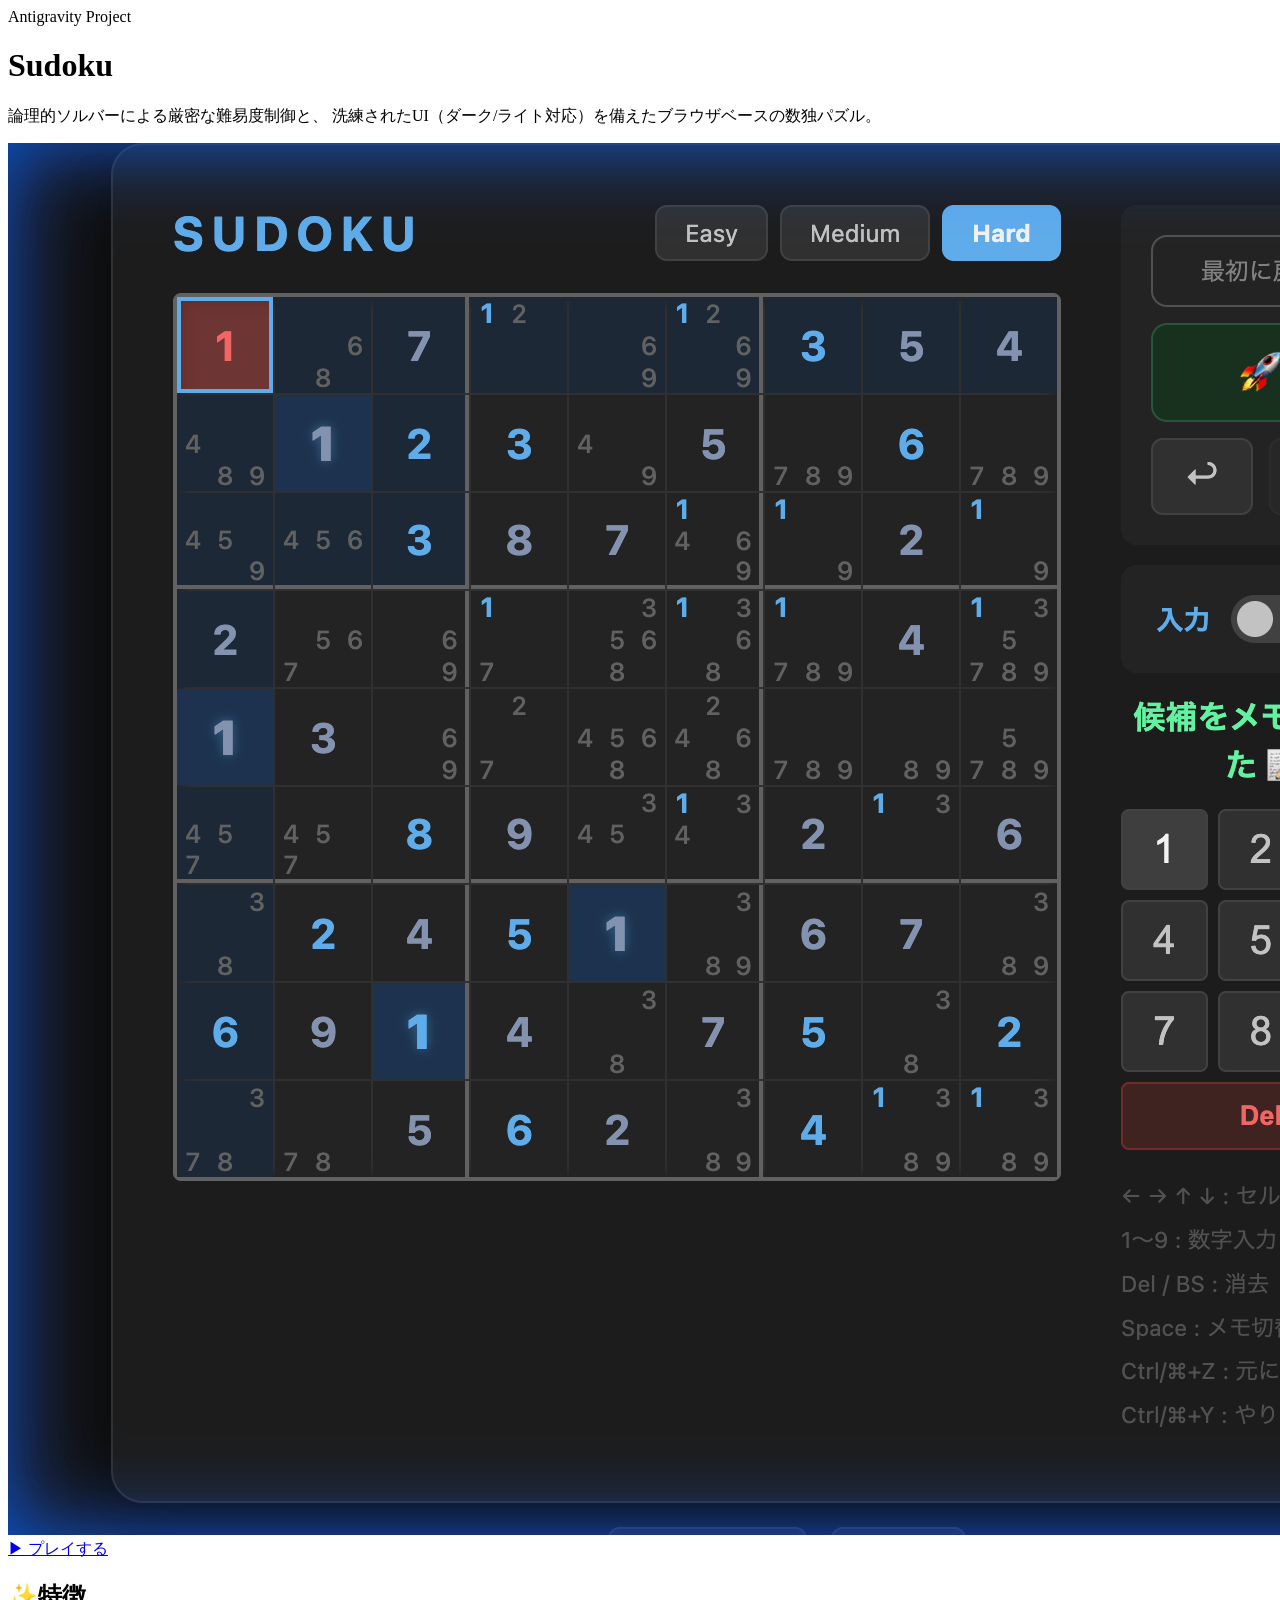
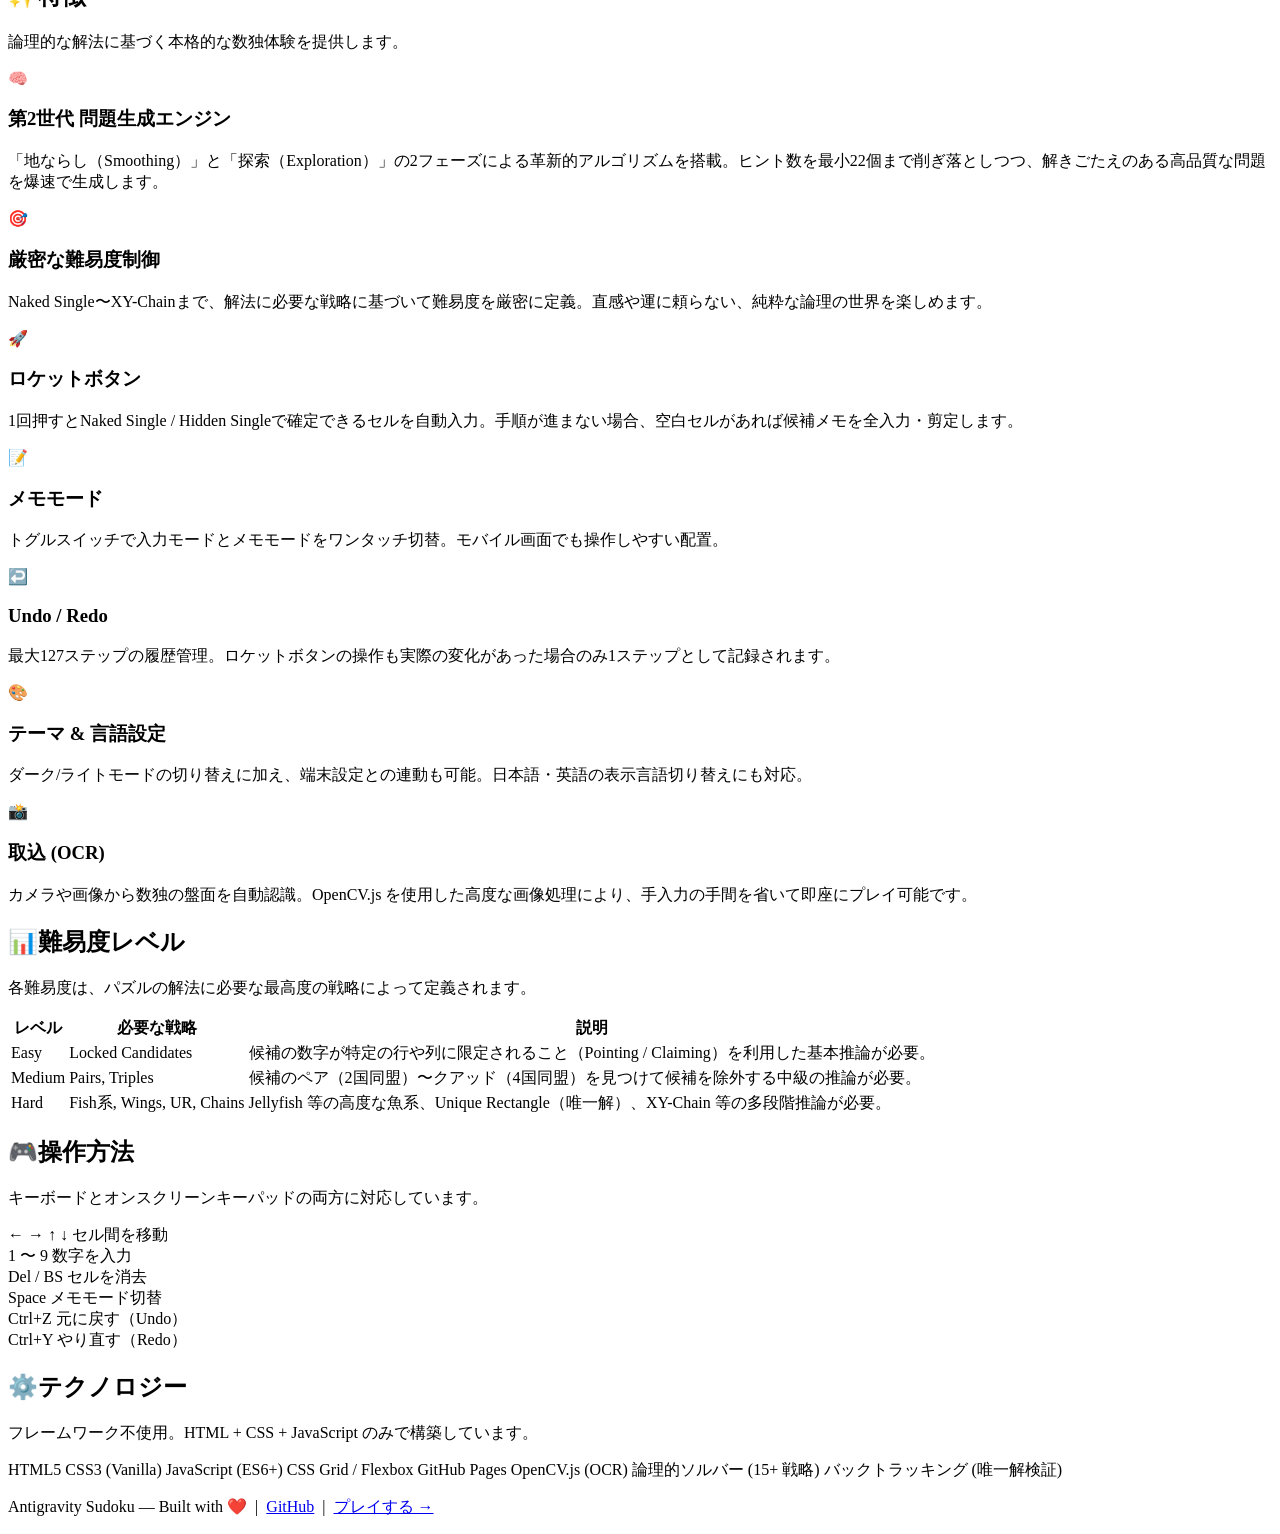
==== index.html @ a6bd581b "Add files via upload" ====
<!DOCTYPE html>
<html lang="ja">

<head>
    <meta charset="UTF-8">
    <meta name="viewport" content="width=device-width, initial-scale=1.0">
    <title>Antigravity Sudoku — Overview</title>
    <link rel="preconnect" href="https://fonts.googleapis.com">
    <link rel="preconnect" href="https://fonts.gstatic.com" crossorigin>
    <link href="https://fonts.googleapis.com/css2?family=Inter:wght@400;500;600;700;800&display=swap" rel="stylesheet">
    <link rel="stylesheet" href="css/about.css">
</head>

<body>

    <!-- ヒーロー -->
    <div class="hero">
        <span class="hero-badge">Antigravity Project</span>
        <h1>Sudoku</h1>
        <p class="hero-sub">
            論理的ソルバーによる厳密な難易度制御と、
            洗練されたUI（ダーク/ライト対応）を備えたブラウザベースの数独パズル。
        </p>
        <img class="hero-screenshot" src="screenshot.png" alt="Antigravity Sudoku のスクリーンショット">
        <a href="play.html" class="play-btn">
            ▶ プレイする
        </a>
    </div>

    <!-- 特徴 -->
    <section>
        <h2><span class="emoji">✨</span>特徴</h2>
        <p class="section-lead">論理的な解法に基づく本格的な数独体験を提供します。</p>
        <div class="features">
            <div class="feature-card">
                <span class="feature-icon">🧠</span>
                <h3>第2世代 問題生成エンジン</h3>
                <p>「地ならし（Smoothing）」と「探索（Exploration）」の2フェーズによる革新的アルゴリズムを搭載。ヒント数を最小22個まで削ぎ落としつつ、解きごたえのある高品質な問題を爆速で生成します。
                </p>
            </div>
            <div class="feature-card">
                <span class="feature-icon">🎯</span>
                <h3>厳密な難易度制御</h3>
                <p>Naked Single〜XY-Chainまで、解法に必要な戦略に基づいて難易度を厳密に定義。直感や運に頼らない、純粋な論理の世界を楽しめます。</p>
            </div>
            <div class="feature-card">
                <span class="feature-icon">🚀</span>
                <h3>ロケットボタン</h3>
                <p>1回押すとNaked Single / Hidden Singleで確定できるセルを自動入力。手順が進まない場合、空白セルがあれば候補メモを全入力・剪定します。</p>
            </div>
            <div class="feature-card">
                <span class="feature-icon">📝</span>
                <h3>メモモード</h3>
                <p>トグルスイッチで入力モードとメモモードをワンタッチ切替。モバイル画面でも操作しやすい配置。</p>
            </div>
            <div class="feature-card">
                <span class="feature-icon">↩️</span>
                <h3>Undo / Redo</h3>
                <p>最大127ステップの履歴管理。ロケットボタンの操作も実際の変化があった場合のみ1ステップとして記録されます。</p>
            </div>
            <div class="feature-card">
                <span class="feature-icon">🎨</span>
                <h3>テーマ & 言語設定</h3>
                <p>ダーク/ライトモードの切り替えに加え、端末設定との連動も可能。日本語・英語の表示言語切り替えにも対応。</p>
            </div>
            <div class="feature-card">
                <span class="feature-icon">📸</span>
                <h3>取込 (OCR)</h3>
                <p>カメラや画像から数独の盤面を自動認識。OpenCV.js を使用した高度な画像処理により、手入力の手間を省いて即座にプレイ可能です。</p>
            </div>
        </div>
    </section>

    <!-- 難易度 -->
    <section class="difficulty-section">
        <h2><span class="emoji">📊</span>難易度レベル</h2>
        <p class="section-lead">各難易度は、パズルの解法に必要な最高度の戦略によって定義されます。</p>
        <table>
            <thead>
                <tr>
                    <th>レベル</th>
                    <th>必要な戦略</th>
                    <th>説明</th>
                </tr>
            </thead>
            <tbody>
                <tr>
                    <td><span class="tag tag-easy">Easy</span></td>
                    <td>Locked Candidates</td>
                    <td>候補の数字が特定の行や列に限定されること（Pointing / Claiming）を利用した基本推論が必要。</td>
                </tr>
                <tr>
                    <td><span class="tag tag-medium">Medium</span></td>
                    <td>Pairs, Triples</td>
                    <td>候補のペア（2国同盟）〜クアッド（4国同盟）を見つけて候補を除外する中級の推論が必要。</td>
                </tr>
                <tr>
                    <td><span class="tag tag-hard">Hard</span></td>
                    <td>Fish系, Wings, UR, Chains</td>
                    <td>Jellyfish 等の高度な魚系、Unique Rectangle（唯一解）、XY-Chain 等の多段階推論が必要。</td>
                </tr>
            </tbody>
        </table>
    </section>

    <!-- 操作方法 -->
    <section class="controls-section">
        <h2><span class="emoji">🎮</span>操作方法</h2>
        <p class="section-lead">キーボードとオンスクリーンキーパッドの両方に対応しています。</p>
        <div class="controls-grid">
            <div class="control-item">
                <span class="control-key">← → ↑ ↓</span>
                <span class="control-desc">セル間を移動</span>
            </div>
            <div class="control-item">
                <span class="control-key">1 〜 9</span>
                <span class="control-desc">数字を入力</span>
            </div>
            <div class="control-item">
                <span class="control-key">Del / BS</span>
                <span class="control-desc">セルを消去</span>
            </div>
            <div class="control-item">
                <span class="control-key">Space</span>
                <span class="control-desc">メモモード切替</span>
            </div>
            <div class="control-item">
                <span class="control-key">Ctrl+Z</span>
                <span class="control-desc">元に戻す（Undo）</span>
            </div>
            <div class="control-item">
                <span class="control-key">Ctrl+Y</span>
                <span class="control-desc">やり直す（Redo）</span>
            </div>
        </div>
    </section>

    <!-- テクノロジー -->
    <section class="tech-section">
        <h2><span class="emoji">⚙️</span>テクノロジー</h2>
        <p class="section-lead">フレームワーク不使用。HTML + CSS + JavaScript のみで構築しています。</p>
        <div class="tech-grid">
            <span class="tech-badge">HTML5</span>
            <span class="tech-badge">CSS3 (Vanilla)</span>
            <span class="tech-badge">JavaScript (ES6+)</span>
            <span class="tech-badge">CSS Grid / Flexbox</span>
            <span class="tech-badge">GitHub Pages</span>
            <span class="tech-badge">OpenCV.js (OCR)</span>
            <span class="tech-badge">論理的ソルバー (15+ 戦略)</span>
            <span class="tech-badge">バックトラッキング (唯一解検証)</span>
        </div>
    </section>

    <!-- フッター -->
    <footer>
        <p>
            Antigravity Sudoku — Built with ❤️
            &nbsp;|&nbsp;
            <a href="https://github.com/QOOtheSKYWALKER/Antigravity-Sudoku" target="_blank" rel="noopener">GitHub</a>
            &nbsp;|&nbsp;
            <a href="play.html">プレイする →</a>
        </p>
    </footer>

</body>

</html>
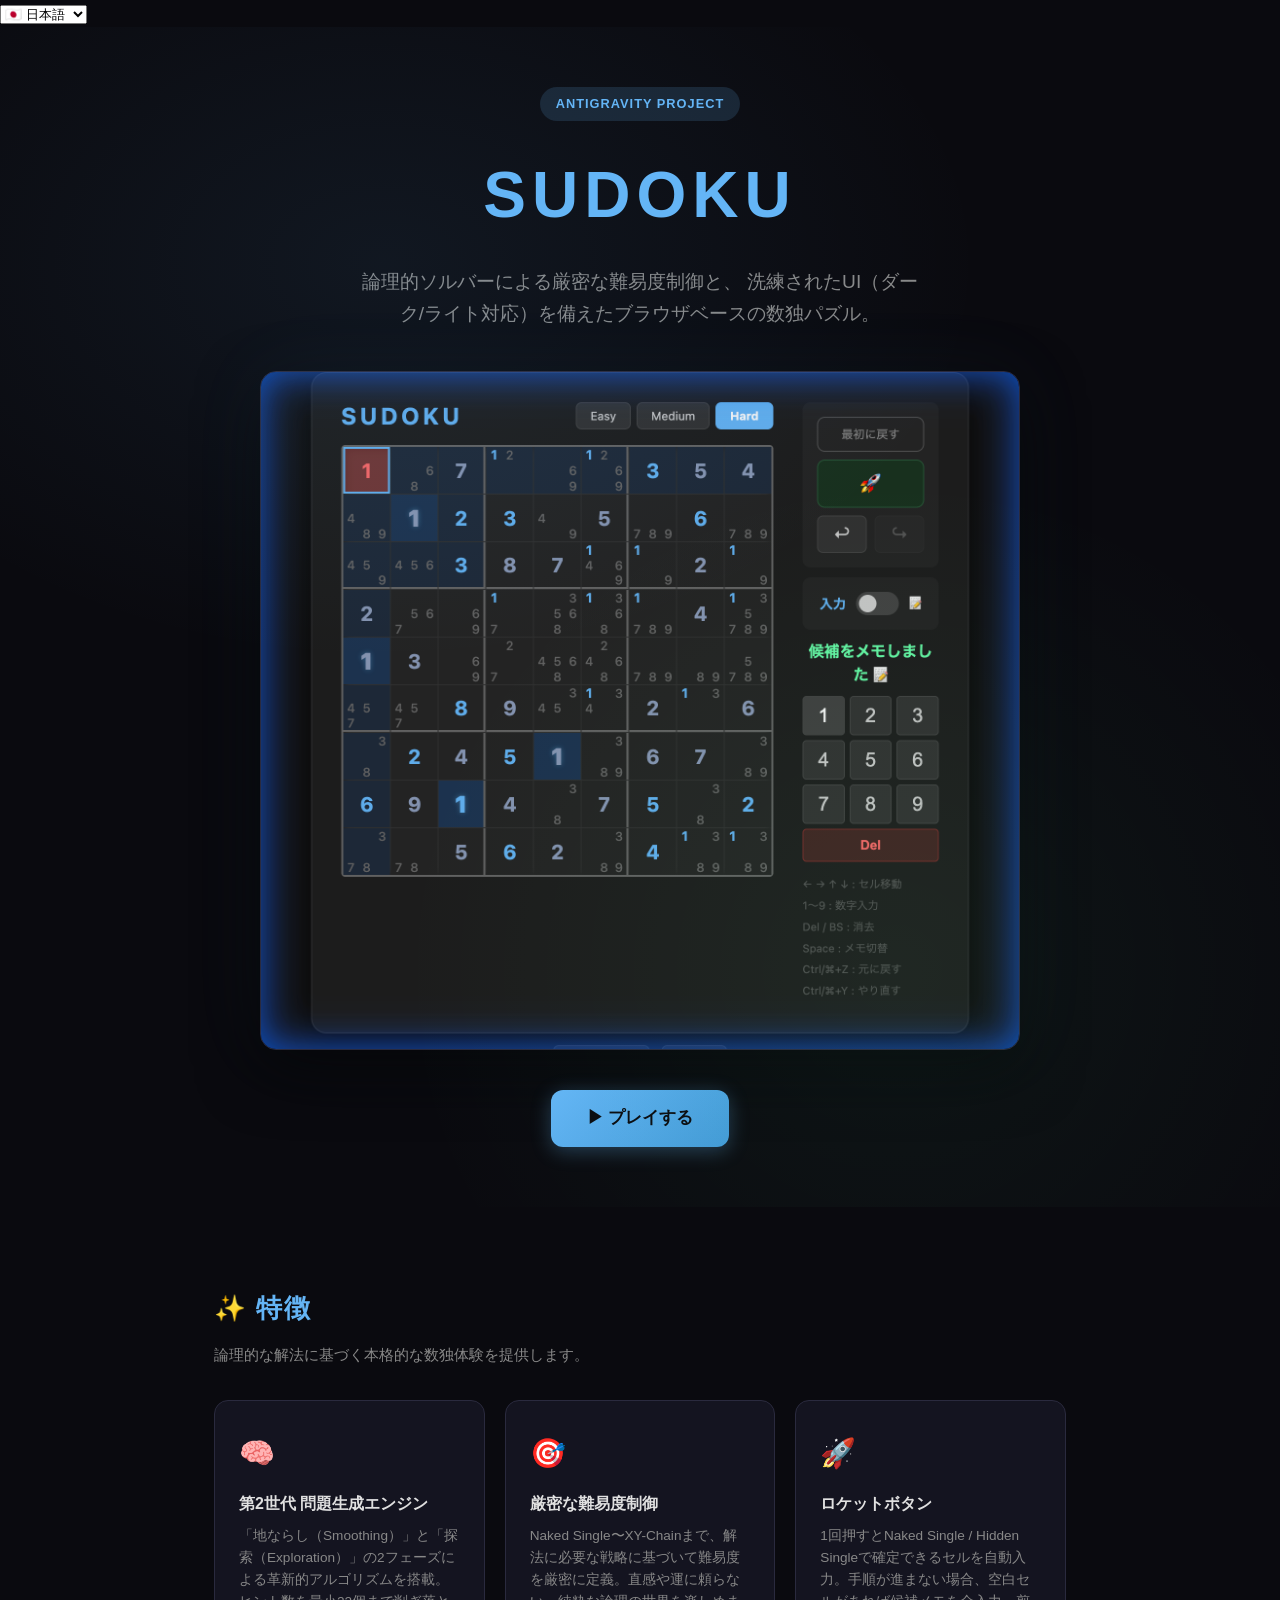
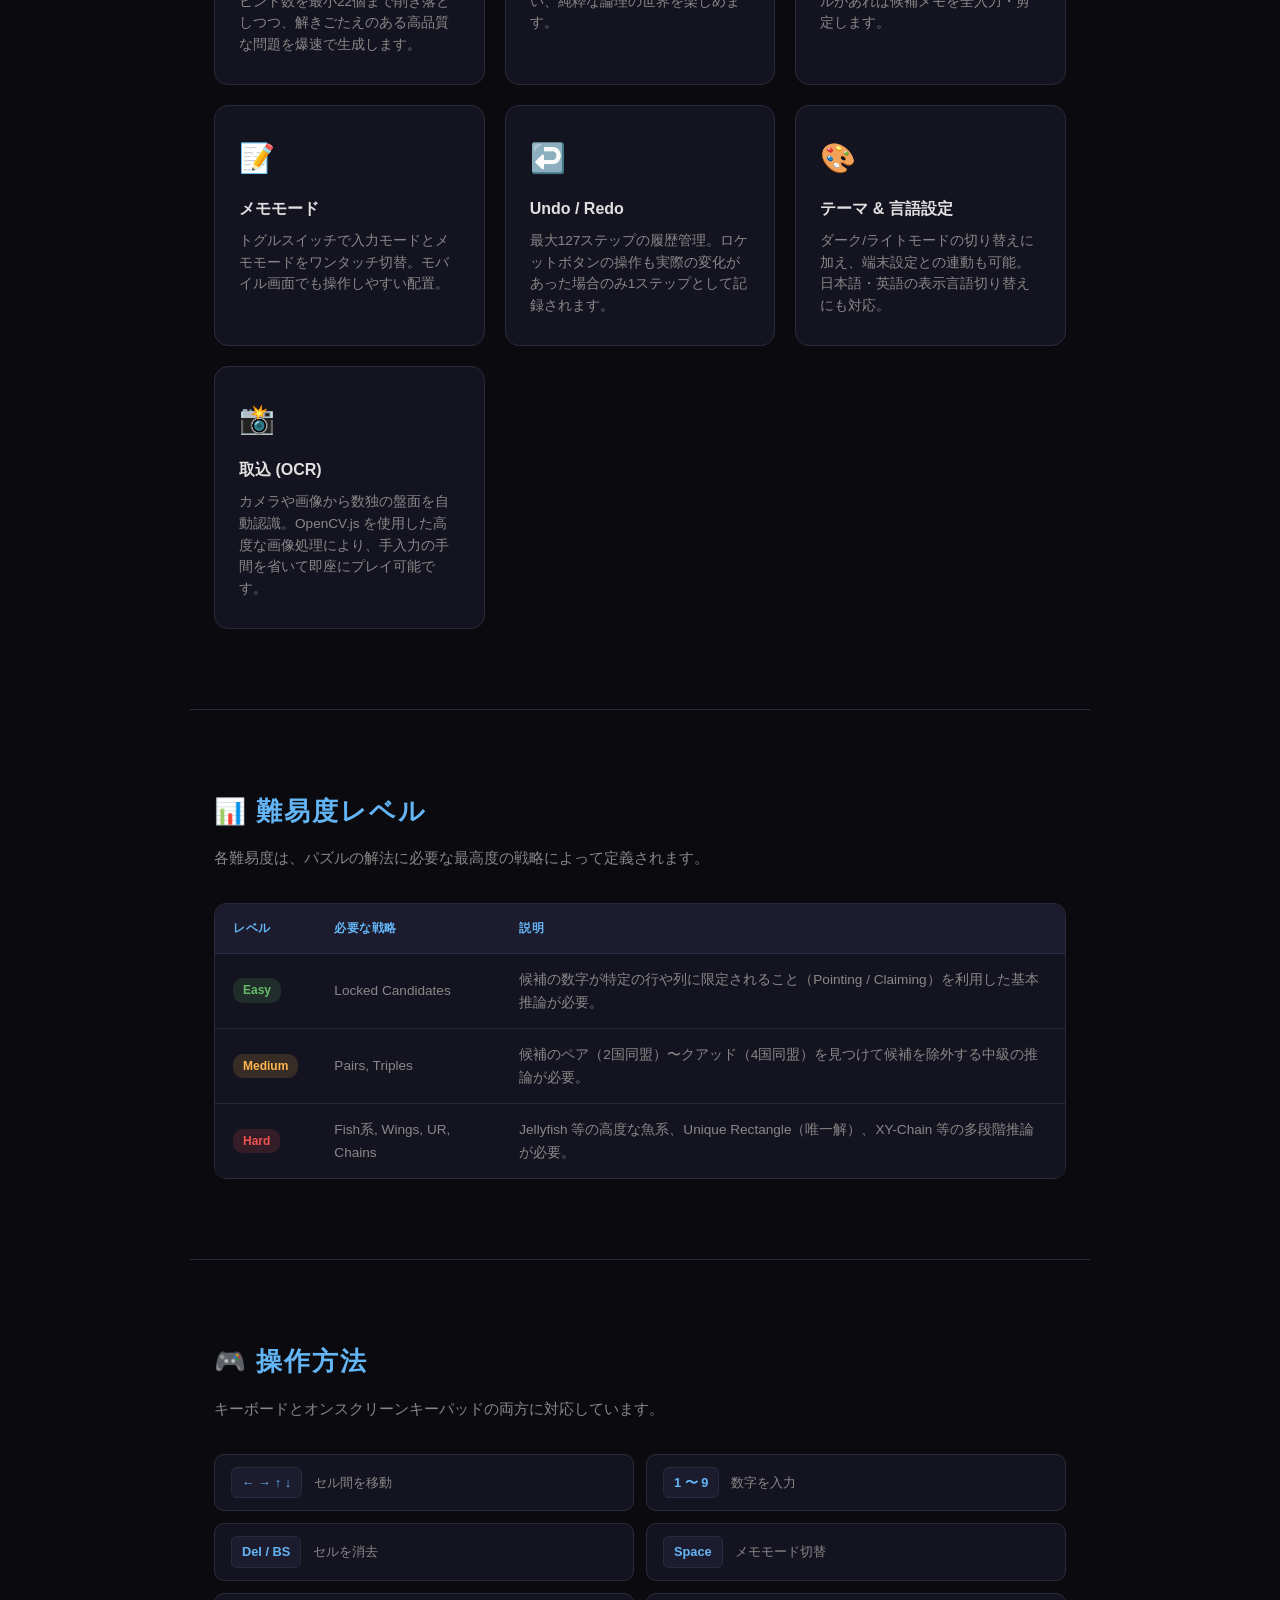
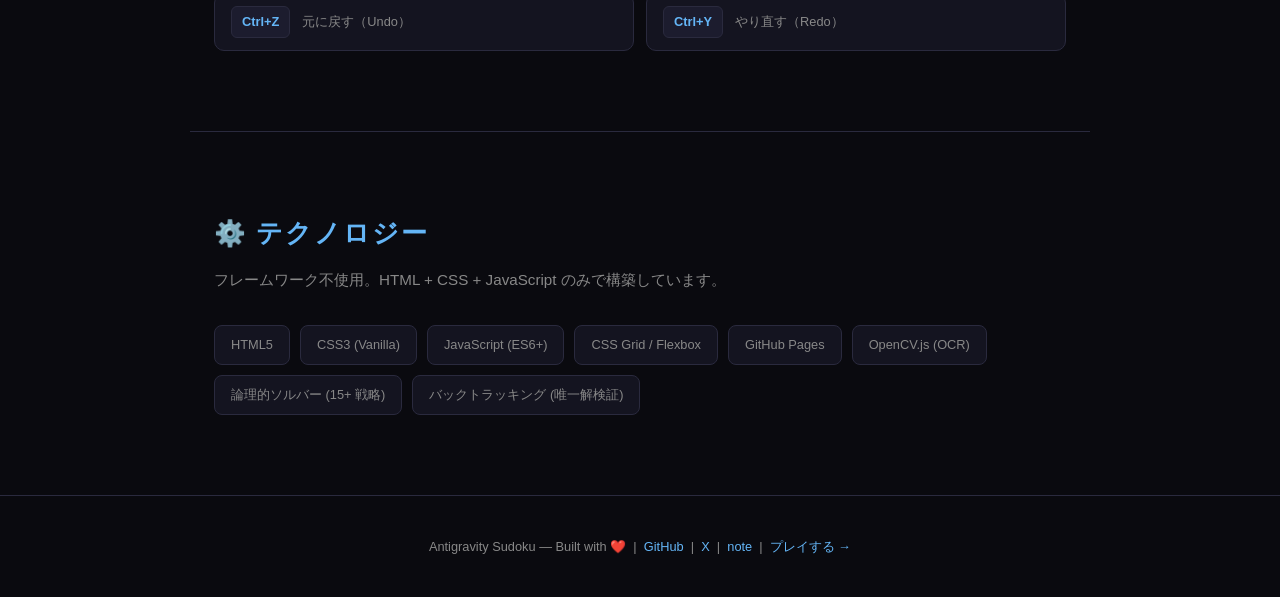
==== commit 63468866: "多言語対応とリンク追加。" ====
--- a/index.html
+++ b/index.html
@@ -4,7 +4,7 @@
 <head>
     <meta charset="UTF-8">
     <meta name="viewport" content="width=device-width, initial-scale=1.0">
-    <title>Antigravity Sudoku — Overview</title>
+    <title data-i18n="aboutTitle">Antigravity Sudoku — Overview</title>
     <link rel="preconnect" href="https://fonts.googleapis.com">
     <link rel="preconnect" href="https://fonts.gstatic.com" crossorigin>
     <link href="https://fonts.googleapis.com/css2?family=Inter:wght@400;500;600;700;800&display=swap" rel="stylesheet">
@@ -13,91 +13,98 @@
 
 <body>
 
+    <!-- 言語切替 -->
+    <div class="lang-switcher">
+        <select id="lang-select-landing" class="lang-select-landing">
+            <option value="ja">🇯🇵 日本語</option>
+            <option value="en">🇺🇸 English</option>
+        </select>
+    </div>
+
     <!-- ヒーロー -->
     <div class="hero">
-        <span class="hero-badge">Antigravity Project</span>
+        <span class="hero-badge" data-i18n="heroBadge">Antigravity Project</span>
         <h1>Sudoku</h1>
-        <p class="hero-sub">
+        <p class="hero-sub" data-i18n="heroSub">
             論理的ソルバーによる厳密な難易度制御と、
             洗練されたUI（ダーク/ライト対応）を備えたブラウザベースの数独パズル。
         </p>
         <img class="hero-screenshot" src="screenshot.png" alt="Antigravity Sudoku のスクリーンショット">
-        <a href="play.html" class="play-btn">
+        <a href="play.html" class="play-btn" data-i18n="playBtn">
             ▶ プレイする
         </a>
     </div>
 
     <!-- 特徴 -->
     <section>
-        <h2><span class="emoji">✨</span>特徴</h2>
-        <p class="section-lead">論理的な解法に基づく本格的な数独体験を提供します。</p>
+        <h2 data-i18n="featuresTitle"><span class="emoji">✨</span>特徴</h2>
+        <p class="section-lead" data-i18n="featuresLead">論理的な解法に基づく本格的な数独体験を提供します。</p>
         <div class="features">
             <div class="feature-card">
                 <span class="feature-icon">🧠</span>
-                <h3>第2世代 問題生成エンジン</h3>
-                <p>「地ならし（Smoothing）」と「探索（Exploration）」の2フェーズによる革新的アルゴリズムを搭載。ヒント数を最小22個まで削ぎ落としつつ、解きごたえのある高品質な問題を爆速で生成します。
-                </p>
+                <h3 data-i18n="feat1Title">第2世代 問題生成エンジン</h3>
+                <p data-i18n="feat1Desc">「地ならし（Smoothing）」と「探索（Exploration）」の2フェーズによる革新的アルゴリズムを搭載。ヒント数を最小22個まで削ぎ落としつつ、解きごたえのある高品質な問題を爆速で生成します。</p>
             </div>
             <div class="feature-card">
                 <span class="feature-icon">🎯</span>
-                <h3>厳密な難易度制御</h3>
-                <p>Naked Single〜XY-Chainまで、解法に必要な戦略に基づいて難易度を厳密に定義。直感や運に頼らない、純粋な論理の世界を楽しめます。</p>
+                <h3 data-i18n="feat2Title">厳密な難易度制御</h3>
+                <p data-i18n="feat2Desc">Naked Single〜XY-Chainまで、解法に必要な戦略に基づいて難易度を厳密に定義。直感や運に頼らない、純粋な論理の世界を楽しめます。</p>
             </div>
             <div class="feature-card">
                 <span class="feature-icon">🚀</span>
-                <h3>ロケットボタン</h3>
-                <p>1回押すとNaked Single / Hidden Singleで確定できるセルを自動入力。手順が進まない場合、空白セルがあれば候補メモを全入力・剪定します。</p>
+                <h3 data-i18n="feat3Title">ロケットボタン</h3>
+                <p data-i18n="feat3Desc">1回押すとNaked Single / Hidden Singleで確定できるセルを自動入力。手順が進まない場合、空白セルがあれば候補メモを全入力・剪定します。</p>
             </div>
             <div class="feature-card">
                 <span class="feature-icon">📝</span>
-                <h3>メモモード</h3>
-                <p>トグルスイッチで入力モードとメモモードをワンタッチ切替。モバイル画面でも操作しやすい配置。</p>
+                <h3 data-i18n="feat4Title">メモモード</h3>
+                <p data-i18n="feat4Desc">トグルスイッチで入力モードとメモモードをワンタッチ切替。モバイル画面でも操作しやすい配置。</p>
             </div>
             <div class="feature-card">
                 <span class="feature-icon">↩️</span>
-                <h3>Undo / Redo</h3>
-                <p>最大127ステップの履歴管理。ロケットボタンの操作も実際の変化があった場合のみ1ステップとして記録されます。</p>
+                <h3 data-i18n="feat5Title">Undo / Redo</h3>
+                <p data-i18n="feat5Desc">最大127ステップの履歴管理。ロケットボタンの操作も実際の変化があった場合のみ1ステップとして記録されます。</p>
             </div>
             <div class="feature-card">
                 <span class="feature-icon">🎨</span>
-                <h3>テーマ & 言語設定</h3>
-                <p>ダーク/ライトモードの切り替えに加え、端末設定との連動も可能。日本語・英語の表示言語切り替えにも対応。</p>
+                <h3 data-i18n="feat6Title">テーマ & 言語設定</h3>
+                <p data-i18n="feat6Desc">ダーク/ライトモードの切り替えに加え、端末設定との連動も可能。日本語・英語の表示言語切り替えにも対応。</p>
             </div>
             <div class="feature-card">
                 <span class="feature-icon">📸</span>
-                <h3>取込 (OCR)</h3>
-                <p>カメラや画像から数独の盤面を自動認識。OpenCV.js を使用した高度な画像処理により、手入力の手間を省いて即座にプレイ可能です。</p>
+                <h3 data-i18n="feat7Title">取込 (OCR)</h3>
+                <p data-i18n="feat7Desc">カメラや画像から数独の盤面を自動認識。OpenCV.js を使用した高度な画像処理により、手入力の手間を省いて即座にプレイ可能です。</p>
             </div>
         </div>
     </section>
 
     <!-- 難易度 -->
     <section class="difficulty-section">
-        <h2><span class="emoji">📊</span>難易度レベル</h2>
-        <p class="section-lead">各難易度は、パズルの解法に必要な最高度の戦略によって定義されます。</p>
+        <h2 data-i18n="diffTitle"><span class="emoji">📊</span>難易度レベル</h2>
+        <p class="section-lead" data-i18n="diffLead">各難易度は、パズルの解法に必要な最高度の戦略によって定義されます。</p>
         <table>
             <thead>
                 <tr>
-                    <th>レベル</th>
-                    <th>必要な戦略</th>
-                    <th>説明</th>
+                    <th data-i18n="diffColLevel">レベル</th>
+                    <th data-i18n="diffColStrategy">必要な戦略</th>
+                    <th data-i18n="diffColDesc">説明</th>
                 </tr>
             </thead>
             <tbody>
                 <tr>
                     <td><span class="tag tag-easy">Easy</span></td>
                     <td>Locked Candidates</td>
-                    <td>候補の数字が特定の行や列に限定されること（Pointing / Claiming）を利用した基本推論が必要。</td>
+                    <td data-i18n="diffDescEasy">候補の数字が特定の行や列に限定されること（Pointing / Claiming）を利用した基本推論が必要。</td>
                 </tr>
                 <tr>
                     <td><span class="tag tag-medium">Medium</span></td>
                     <td>Pairs, Triples</td>
-                    <td>候補のペア（2国同盟）〜クアッド（4国同盟）を見つけて候補を除外する中級の推論が必要。</td>
+                    <td data-i18n="diffDescMedium">候補のペア（2国同盟）〜クアッド（4国同盟）を見つけて候補を除外する中級の推論が必要。</td>
                 </tr>
                 <tr>
                     <td><span class="tag tag-hard">Hard</span></td>
                     <td>Fish系, Wings, UR, Chains</td>
-                    <td>Jellyfish 等の高度な魚系、Unique Rectangle（唯一解）、XY-Chain 等の多段階推論が必要。</td>
+                    <td data-i18n="diffDescHard">Jellyfish 等の高度な魚系、Unique Rectangle（唯一解）、XY-Chain 等の多段階推論が必要。</td>
                 </tr>
             </tbody>
         </table>
@@ -105,40 +112,40 @@
 
     <!-- 操作方法 -->
     <section class="controls-section">
-        <h2><span class="emoji">🎮</span>操作方法</h2>
-        <p class="section-lead">キーボードとオンスクリーンキーパッドの両方に対応しています。</p>
+        <h2 data-i18n="controlsTitle"><span class="emoji">🎮</span>操作方法</h2>
+        <p class="section-lead" data-i18n="controlsLead">キーボードとオンスクリーンキーパッドの両方に対応しています。</p>
         <div class="controls-grid">
             <div class="control-item">
                 <span class="control-key">← → ↑ ↓</span>
-                <span class="control-desc">セル間を移動</span>
+                <span class="control-desc" data-i18n="controlMove">セル間を移動</span>
             </div>
             <div class="control-item">
                 <span class="control-key">1 〜 9</span>
-                <span class="control-desc">数字を入力</span>
+                <span class="control-desc" data-i18n="controlNumber">数字を入力</span>
             </div>
             <div class="control-item">
                 <span class="control-key">Del / BS</span>
-                <span class="control-desc">セルを消去</span>
+                <span class="control-desc" data-i18n="controlDelete">セルを消去</span>
             </div>
             <div class="control-item">
                 <span class="control-key">Space</span>
-                <span class="control-desc">メモモード切替</span>
+                <span class="control-desc" data-i18n="controlMemo">メモモード切替</span>
             </div>
             <div class="control-item">
                 <span class="control-key">Ctrl+Z</span>
-                <span class="control-desc">元に戻す（Undo）</span>
+                <span class="control-desc" data-i18n="controlUndo">元に戻す（Undo）</span>
             </div>
             <div class="control-item">
                 <span class="control-key">Ctrl+Y</span>
-                <span class="control-desc">やり直す（Redo）</span>
+                <span class="control-desc" data-i18n="controlRedo">やり直す（Redo）</span>
             </div>
         </div>
     </section>
 
     <!-- テクノロジー -->
     <section class="tech-section">
-        <h2><span class="emoji">⚙️</span>テクノロジー</h2>
-        <p class="section-lead">フレームワーク不使用。HTML + CSS + JavaScript のみで構築しています。</p>
+        <h2 data-i18n="techTitle"><span class="emoji">⚙️</span>テクノロジー</h2>
+        <p class="section-lead" data-i18n="techLead">フレームワーク不使用。HTML + CSS + JavaScript のみで構築しています。</p>
         <div class="tech-grid">
             <span class="tech-badge">HTML5</span>
             <span class="tech-badge">CSS3 (Vanilla)</span>
@@ -158,10 +165,25 @@
             &nbsp;|&nbsp;
             <a href="https://github.com/QOOtheSKYWALKER/Antigravity-Sudoku" target="_blank" rel="noopener">GitHub</a>
             &nbsp;|&nbsp;
-            <a href="play.html">プレイする →</a>
+            <a href="https://x.com/QOOtheSKYWALKER" target="_blank" rel="noopener">X</a>
+            &nbsp;|&nbsp;
+            <a href="https://note.com/hashtag/Antigravity_Sudoku" target="_blank" rel="noopener">note</a>
+            &nbsp;|&nbsp;
+            <a href="play.html" data-i18n="footerPlay">プレイする →</a>
         </p>
     </footer>
 
+    <script src="js/i18n.js"></script>
+    <script>
+        // Initialize language
+        const langSelect = document.getElementById('lang-select-landing');
+        langSelect.value = currentLang;
+        applyLanguage(currentLang);
+
+        langSelect.addEventListener('change', (e) => {
+            applyLanguage(e.target.value);
+        });
+    </script>
 </body>
 
 </html>
--- a/css/about.css
+++ b/css/about.css
@@ -0,0 +1,327 @@
+:root {
+    --bg: #0a0a0f;
+    --surface: #141420;
+    --surface-2: #1c1c2e;
+    --accent: #64b5f6;
+    --accent-dim: rgba(100, 181, 246, 0.15);
+    --green: #66ffaa;
+    --green-dim: rgba(102, 255, 170, 0.12);
+    --text: #e0e0e0;
+    --text-dim: #888;
+    --border: #2a2a3e;
+    --font: 'Inter', -apple-system, BlinkMacSystemFont, "Segoe UI", Roboto, sans-serif;
+}
+
+* {
+    margin: 0;
+    padding: 0;
+    box-sizing: border-box;
+}
+
+body {
+    background-color: var(--bg);
+    color: var(--text);
+    font-family: var(--font);
+    line-height: 1.7;
+    overflow-x: hidden;
+}
+
+/* ===== ヒーローセクション ===== */
+.hero {
+    position: relative;
+    min-height: 100vh;
+    display: flex;
+    flex-direction: column;
+    align-items: center;
+    justify-content: center;
+    text-align: center;
+    padding: 60px 24px;
+    overflow: hidden;
+}
+
+.hero::before {
+    content: '';
+    position: absolute;
+    inset: 0;
+    background:
+        radial-gradient(ellipse 600px 400px at 30% 20%, rgba(100, 181, 246, 0.08), transparent),
+        radial-gradient(ellipse 500px 500px at 70% 80%, rgba(102, 255, 170, 0.05), transparent);
+    pointer-events: none;
+}
+
+.hero-badge {
+    display: inline-block;
+    background: var(--accent-dim);
+    color: var(--accent);
+    padding: 6px 16px;
+    border-radius: 20px;
+    font-size: 0.8rem;
+    font-weight: 600;
+    letter-spacing: 1px;
+    text-transform: uppercase;
+    margin-bottom: 20px;
+}
+
+h1 {
+    font-size: clamp(2.5rem, 6vw, 4rem);
+    font-weight: 800;
+    letter-spacing: 6px;
+    color: var(--accent);
+    margin-bottom: 16px;
+    text-transform: uppercase;
+}
+
+.hero-sub {
+    font-size: clamp(1rem, 2vw, 1.2rem);
+    color: var(--text-dim);
+    max-width: 560px;
+    margin-bottom: 40px;
+}
+
+.hero-screenshot {
+    width: min(90vw, 760px);
+    border-radius: 16px;
+    border: 1px solid var(--border);
+    box-shadow: 0 20px 60px rgba(0, 0, 0, 0.6), 0 0 80px rgba(100, 181, 246, 0.06);
+    margin-bottom: 40px;
+}
+
+.play-btn {
+    display: inline-flex;
+    align-items: center;
+    gap: 10px;
+    background: linear-gradient(135deg, var(--accent), #4299d6);
+    color: #0a0a0f;
+    font-family: var(--font);
+    font-size: 1.05rem;
+    font-weight: 700;
+    padding: 14px 36px;
+    border: none;
+    border-radius: 12px;
+    text-decoration: none;
+    cursor: pointer;
+    transition: transform 0.2s, box-shadow 0.2s;
+    box-shadow: 0 4px 20px rgba(100, 181, 246, 0.3);
+}
+
+.play-btn:hover {
+    transform: translateY(-2px);
+    box-shadow: 0 8px 30px rgba(100, 181, 246, 0.4);
+}
+
+/* ===== セクション共通 ===== */
+section {
+    max-width: 900px;
+    margin: 0 auto;
+    padding: 80px 24px;
+}
+
+h2 {
+    font-size: 1.6rem;
+    font-weight: 700;
+    color: var(--accent);
+    margin-bottom: 12px;
+    letter-spacing: 2px;
+}
+
+h2 .emoji {
+    margin-right: 8px;
+}
+
+.section-lead {
+    color: var(--text-dim);
+    font-size: 0.95rem;
+    margin-bottom: 32px;
+}
+
+/* ===== 特徴カード ===== */
+.features {
+    display: grid;
+    grid-template-columns: repeat(auto-fit, minmax(260px, 1fr));
+    gap: 20px;
+    margin-top: 24px;
+}
+
+.feature-card {
+    background: var(--surface);
+    border: 1px solid var(--border);
+    border-radius: 14px;
+    padding: 28px 24px;
+    transition: transform 0.2s, border-color 0.2s;
+}
+
+.feature-card:hover {
+    transform: translateY(-4px);
+    border-color: rgba(100, 181, 246, 0.3);
+}
+
+.feature-icon {
+    font-size: 1.8rem;
+    margin-bottom: 12px;
+    display: block;
+}
+
+.feature-card h3 {
+    font-size: 1rem;
+    font-weight: 600;
+    margin-bottom: 8px;
+    color: var(--text);
+}
+
+.feature-card p {
+    font-size: 0.85rem;
+    color: var(--text-dim);
+    line-height: 1.6;
+}
+
+/* ===== 難易度テーブル ===== */
+.difficulty-section {
+    border-top: 1px solid var(--border);
+}
+
+table {
+    width: 100%;
+    border-collapse: separate;
+    border-spacing: 0;
+    margin-top: 8px;
+    border-radius: 12px;
+    overflow: hidden;
+    border: 1px solid var(--border);
+}
+
+th,
+td {
+    padding: 14px 18px;
+    text-align: left;
+    font-size: 0.85rem;
+}
+
+th {
+    background: var(--surface-2);
+    color: var(--accent);
+    font-weight: 600;
+    text-transform: uppercase;
+    letter-spacing: 0.5px;
+    font-size: 0.75rem;
+}
+
+td {
+    background: var(--surface);
+    border-top: 1px solid var(--border);
+    color: var(--text-dim);
+}
+
+td:first-child {
+    font-weight: 600;
+    color: var(--text);
+}
+
+.tag {
+    display: inline-block;
+    padding: 2px 10px;
+    border-radius: 10px;
+    font-size: 0.75rem;
+    font-weight: 600;
+}
+
+.tag-easy {
+    background: rgba(102, 187, 106, 0.15);
+    color: #66bb6a;
+}
+
+.tag-medium {
+    background: rgba(255, 183, 77, 0.15);
+    color: #ffb74d;
+}
+
+.tag-hard {
+    background: rgba(239, 83, 80, 0.15);
+    color: #ef5350;
+}
+
+/* ===== テクノロジー ===== */
+.tech-section {
+    border-top: 1px solid var(--border);
+}
+
+.tech-grid {
+    display: flex;
+    flex-wrap: wrap;
+    gap: 10px;
+    margin-top: 20px;
+}
+
+.tech-badge {
+    background: var(--surface);
+    border: 1px solid var(--border);
+    border-radius: 8px;
+    padding: 8px 16px;
+    font-size: 0.8rem;
+    color: var(--text-dim);
+    font-weight: 500;
+}
+
+/* ===== 操作方法 ===== */
+.controls-section {
+    border-top: 1px solid var(--border);
+}
+
+.controls-grid {
+    display: grid;
+    grid-template-columns: 1fr 1fr;
+    gap: 12px;
+    margin-top: 20px;
+}
+
+.control-item {
+    display: flex;
+    align-items: center;
+    gap: 12px;
+    background: var(--surface);
+    border: 1px solid var(--border);
+    border-radius: 10px;
+    padding: 12px 16px;
+}
+
+.control-key {
+    background: var(--surface-2);
+    border: 1px solid var(--border);
+    border-radius: 6px;
+    padding: 4px 10px;
+    font-size: 0.8rem;
+    font-weight: 600;
+    color: var(--accent);
+    white-space: nowrap;
+    min-width: 48px;
+    text-align: center;
+}
+
+.control-desc {
+    font-size: 0.8rem;
+    color: var(--text-dim);
+}
+
+/* ===== フッター ===== */
+footer {
+    text-align: center;
+    padding: 40px 24px;
+    border-top: 1px solid var(--border);
+    color: var(--text-dim);
+    font-size: 0.8rem;
+}
+
+footer a {
+    color: var(--accent);
+    text-decoration: none;
+}
+
+footer a:hover {
+    text-decoration: underline;
+}
+
+/* ===== レスポンシブ ===== */
+@media (max-width: 600px) {
+    .controls-grid {
+        grid-template-columns: 1fr;
+    }
+}
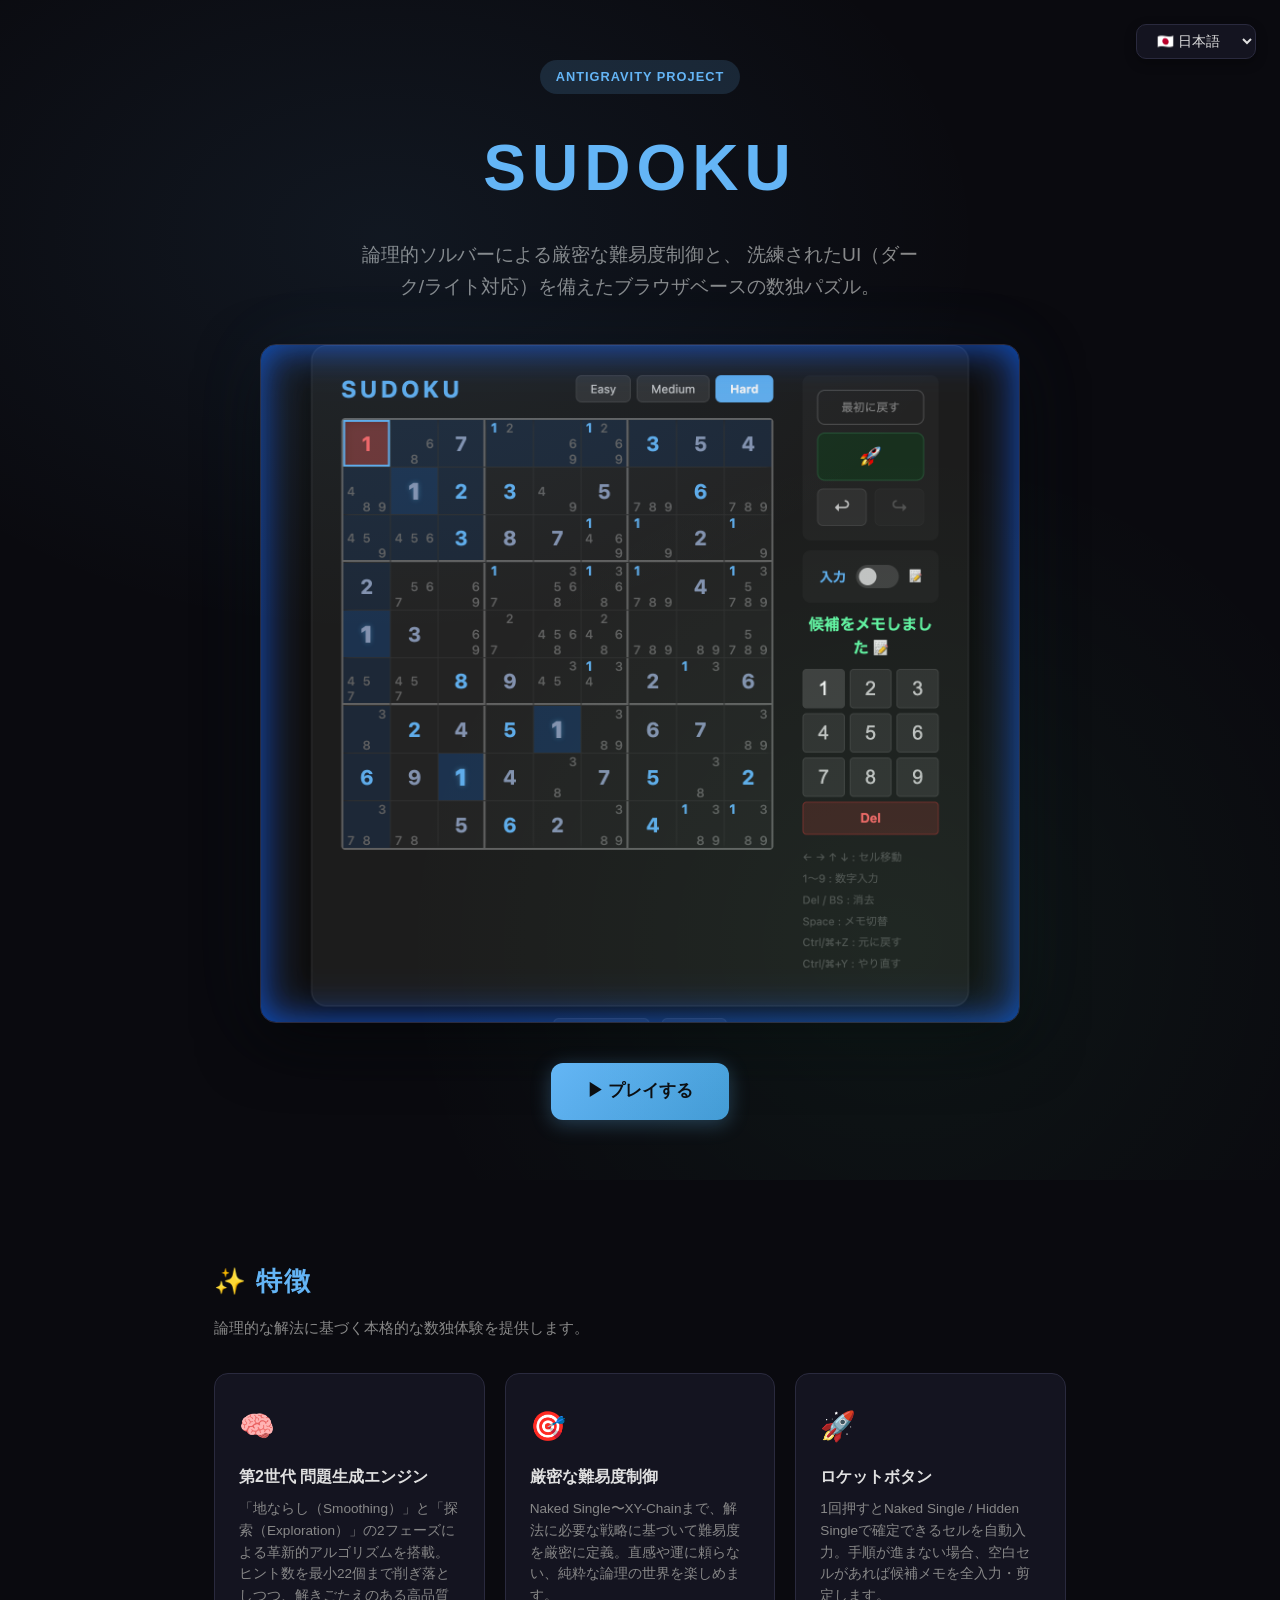
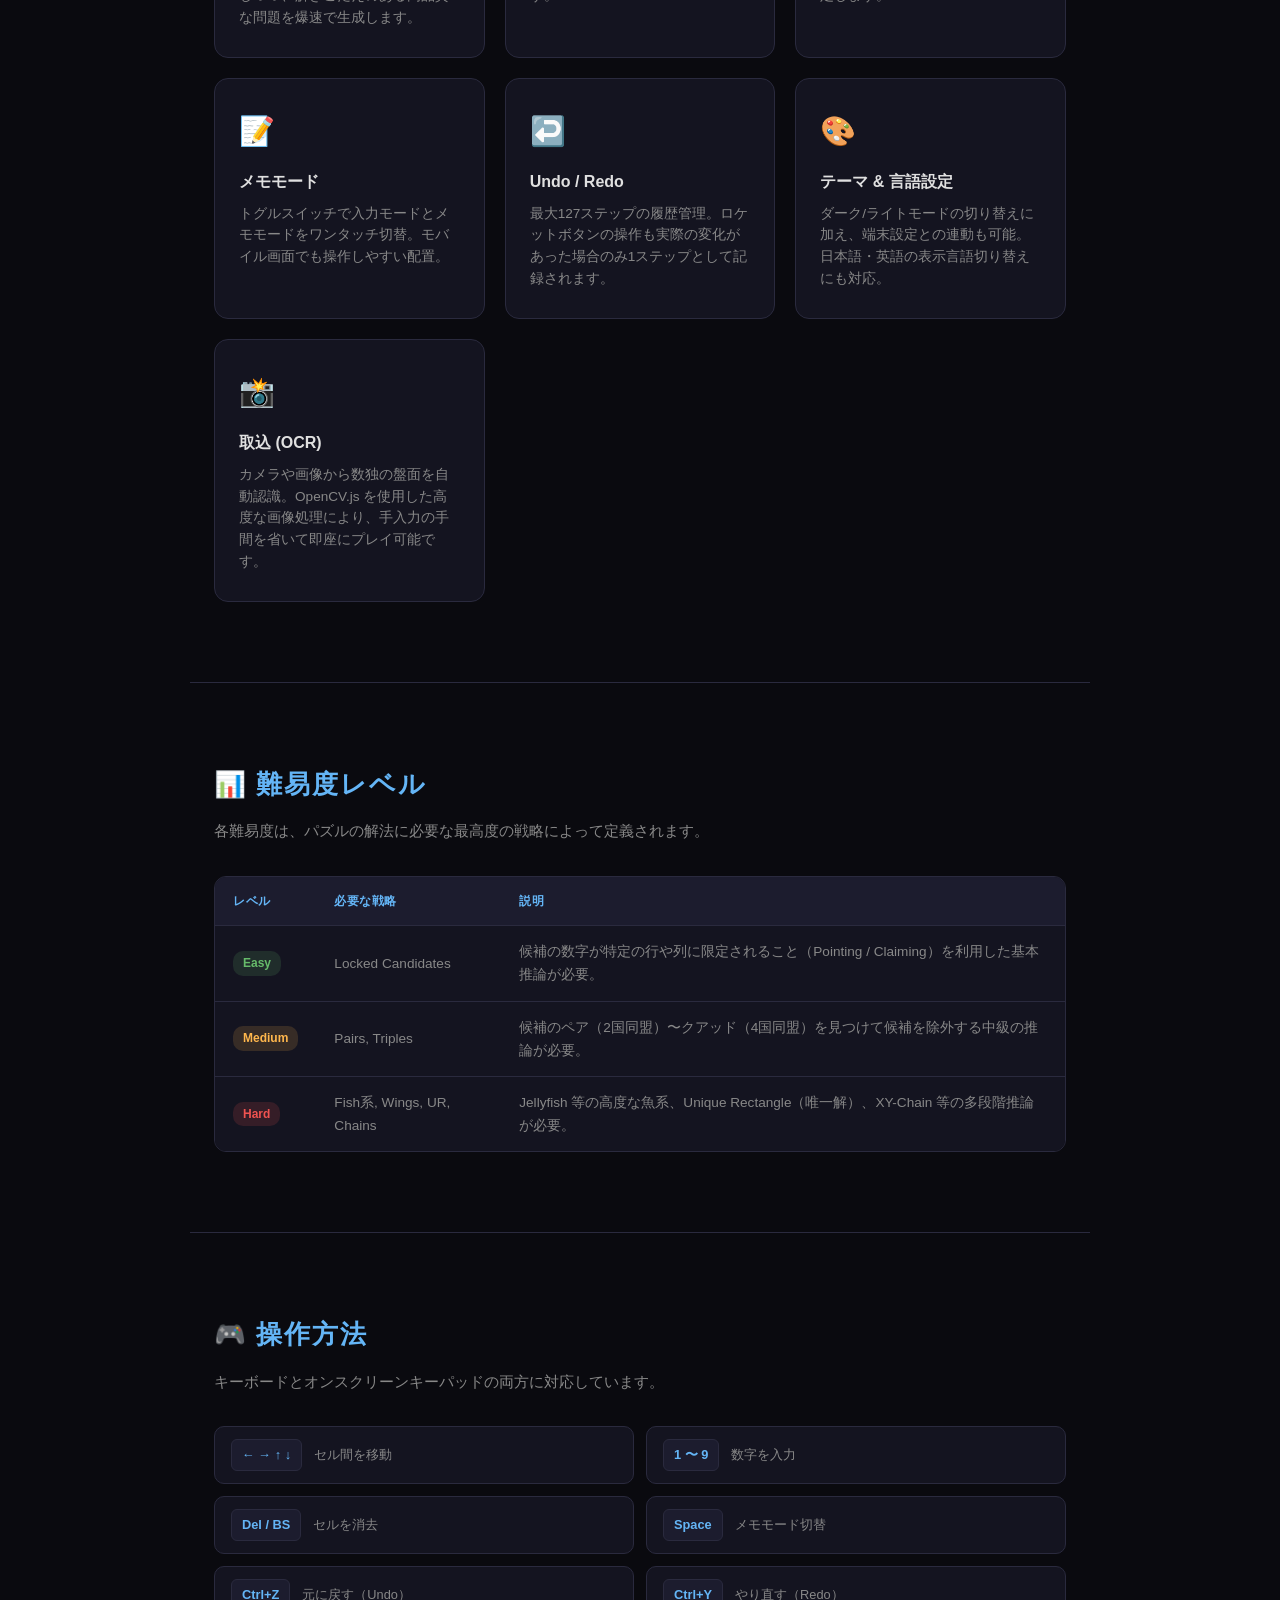
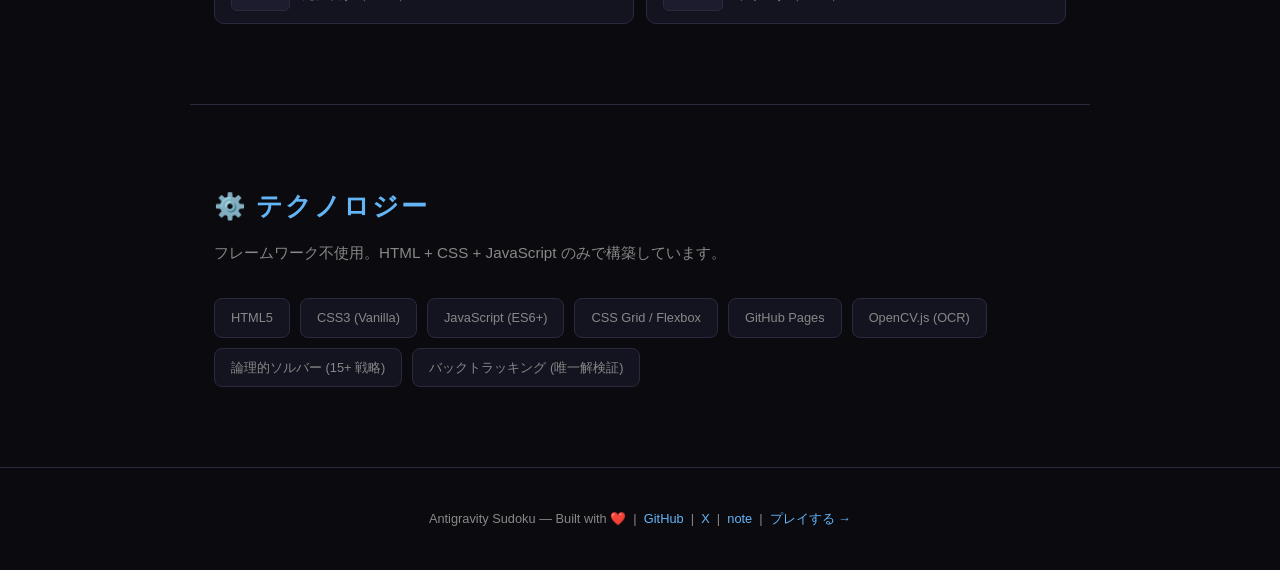
==== commit e22e2067: "ES Modules化の適用。" ====
--- a/index.html
+++ b/index.html
@@ -43,7 +43,9 @@
             <div class="feature-card">
                 <span class="feature-icon">🧠</span>
                 <h3 data-i18n="feat1Title">第2世代 問題生成エンジン</h3>
-                <p data-i18n="feat1Desc">「地ならし（Smoothing）」と「探索（Exploration）」の2フェーズによる革新的アルゴリズムを搭載。ヒント数を最小22個まで削ぎ落としつつ、解きごたえのある高品質な問題を爆速で生成します。</p>
+                <p data-i18n="feat1Desc">
+                    「地ならし（Smoothing）」と「探索（Exploration）」の2フェーズによる革新的アルゴリズムを搭載。ヒント数を最小22個まで削ぎ落としつつ、解きごたえのある高品質な問題を爆速で生成します。
+                </p>
             </div>
             <div class="feature-card">
                 <span class="feature-icon">🎯</span>
@@ -53,7 +55,8 @@
             <div class="feature-card">
                 <span class="feature-icon">🚀</span>
                 <h3 data-i18n="feat3Title">ロケットボタン</h3>
-                <p data-i18n="feat3Desc">1回押すとNaked Single / Hidden Singleで確定できるセルを自動入力。手順が進まない場合、空白セルがあれば候補メモを全入力・剪定します。</p>
+                <p data-i18n="feat3Desc">1回押すとNaked Single / Hidden
+                    Singleで確定できるセルを自動入力。手順が進まない場合、空白セルがあれば候補メモを全入力・剪定します。</p>
             </div>
             <div class="feature-card">
                 <span class="feature-icon">📝</span>
@@ -173,8 +176,9 @@
         </p>
     </footer>
 
-    <script src="js/i18n.js"></script>
-    <script>
+    <script type="module">
+        import { currentLang, applyLanguage } from './js/i18n.js';
+
         // Initialize language
         const langSelect = document.getElementById('lang-select-landing');
         langSelect.value = currentLang;
--- a/css/about.css
+++ b/css/about.css
@@ -324,4 +324,34 @@
     .controls-grid {
         grid-template-columns: 1fr;
     }
+    .lang-switcher {
+        top: 16px;
+        right: 16px;
+    }
+}
+
+/* ===== 言語切替 ===== */
+.lang-switcher {
+    position: fixed;
+    top: 24px;
+    right: 24px;
+    z-index: 1000;
+}
+
+.lang-select-landing {
+    background: var(--surface);
+    color: var(--text);
+    border: 1px solid var(--border);
+    padding: 8px 16px;
+    border-radius: 10px;
+    font-size: 0.85rem;
+    font-weight: 500;
+    cursor: pointer;
+    outline: none;
+    transition: border-color 0.2s;
+    box-shadow: 0 4px 12px rgba(0, 0, 0, 0.3);
+}
+
+.lang-select-landing:hover {
+    border-color: var(--accent);
 }
